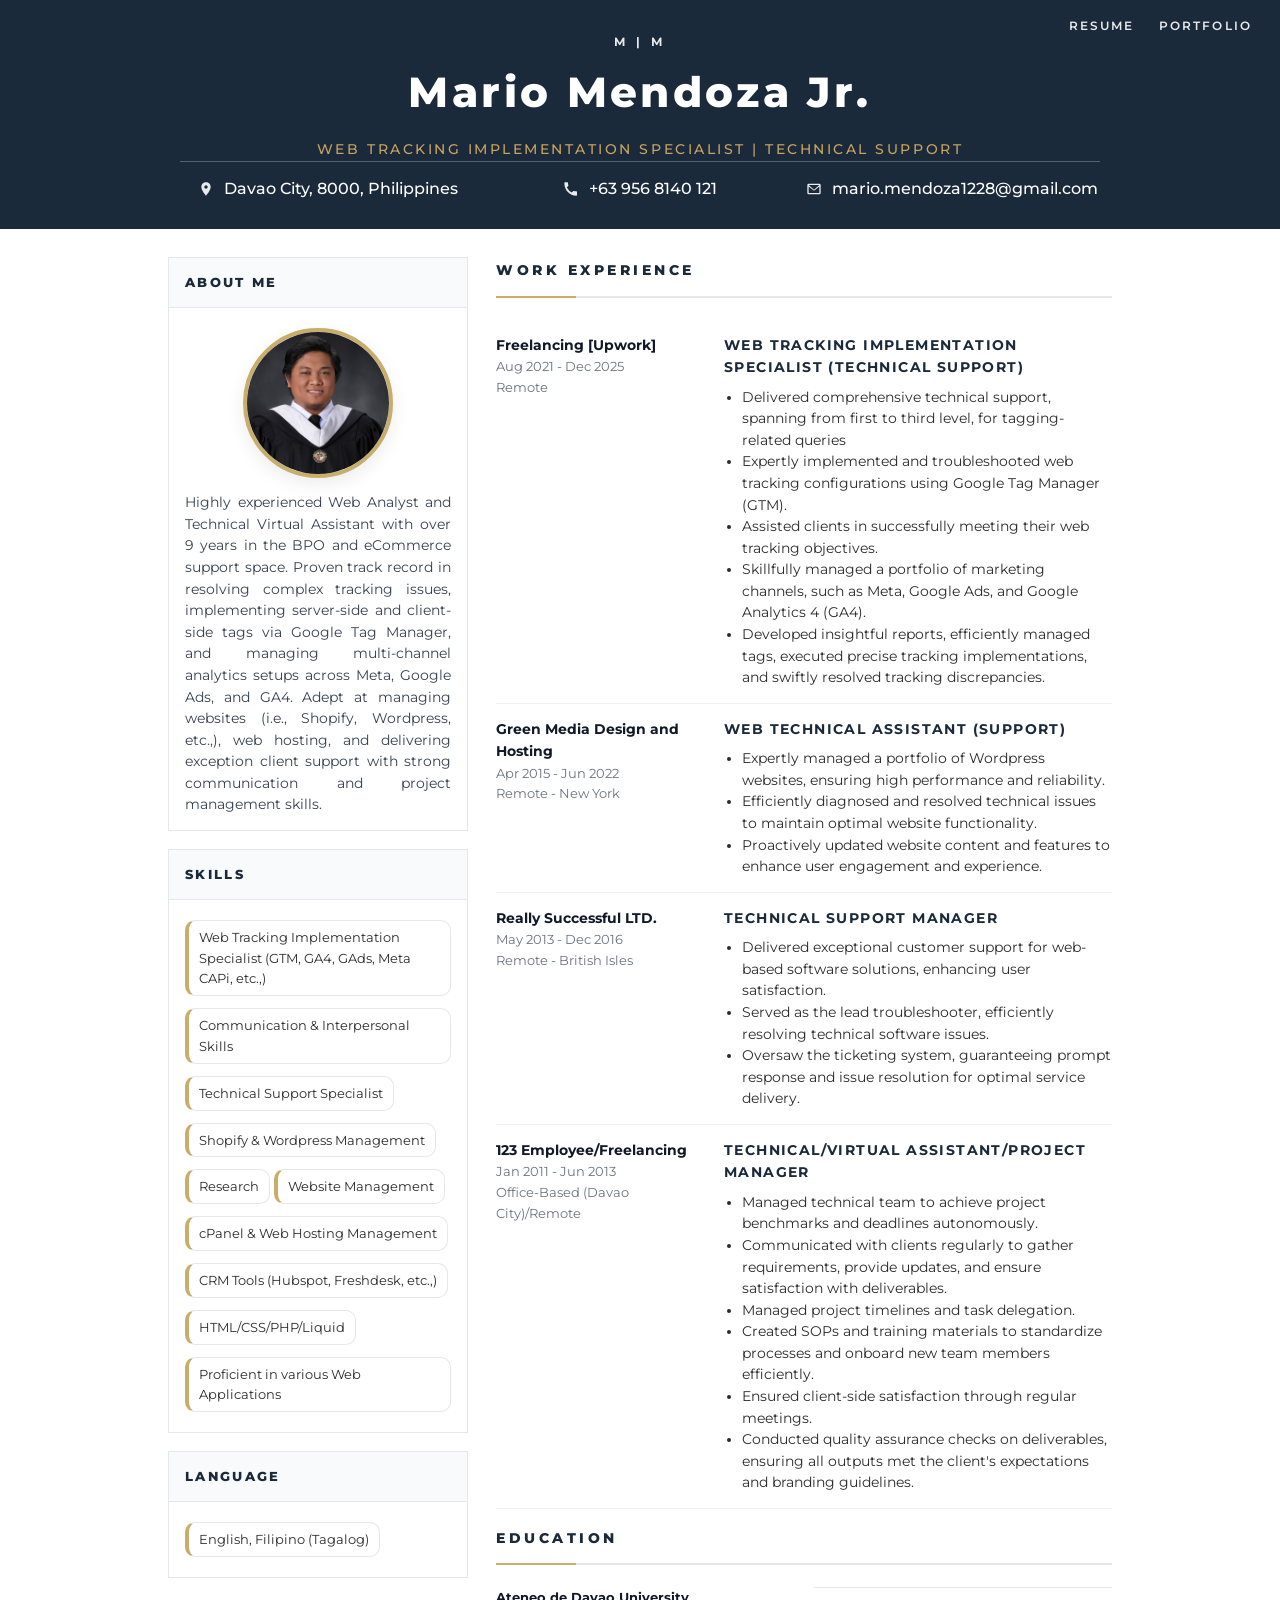
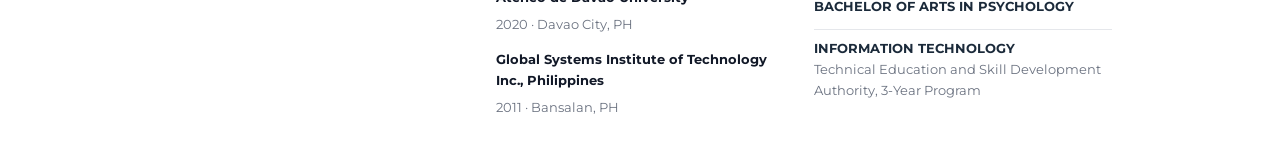
==== index.html @ 8e6cc584 "Update index.html" ====
<!DOCTYPE html>
<html lang="en">
<head>

  <meta charset="UTF-8" />
  <meta name="viewport" content="width=device-width, initial-scale=1" />
  <title>Mario Mendoza Jr. | Resume</title>
  <link rel="preconnect" href="https://fonts.googleapis.com">
  <link rel="preconnect" href="https://fonts.gstatic.com" crossorigin>
  <link rel="icon" href="/favicon.ico">

  <link href="https://fonts.googleapis.com/css2?family=Montserrat:wght@300;400;600;700;800&family=Libre+Baskerville:wght@700&display=swap" rel="stylesheet">
  <!-- Google Tag Manager -->
<script>(function(w,d,s,l,i){w[l]=w[l]||[];w[l].push({'gtm.start':
new Date().getTime(),event:'gtm.js'});var f=d.getElementsByTagName(s)[0],
j=d.createElement(s),dl=l!='dataLayer'?'&l='+l:'';j.async=true;j.src=
'https://www.googletagmanager.com/gtm.js?id='+i+dl;f.parentNode.insertBefore(j,f);
})(window,document,'script','dataLayer','GTM-MB3FGMBR');</script>
<!-- End Google Tag Manager -->
  <style>
    :root {
      --navy: #1b2a3a;
      --ink: #2b2b2b;
      --muted: #6b7280;
      --gold: #c9ad6a;
      --bg: #ffffff;
    }

    * { box-sizing: border-box; }
    html, body { margin: 0; padding: 0; background: var(--bg); color: var(--ink); }
    body { font-family: 'Montserrat', system-ui, -apple-system, Segoe UI, Roboto, Arial, sans-serif; line-height: 1.6; }

    /* ---------- Header ---------- */
    .header {
      background: var(--navy);
      color: #fff;
      padding: 32px 28px 28px;
      text-align: center;
      position: relative;
    }
    .header .initials { letter-spacing: 0.35em; font-weight: 700; font-size: 12px; opacity: 0.9; margin-bottom: 8px; }
    .header h1 { margin: 0; font-weight: 800; font-size: 42px; letter-spacing: 0.08em; }
    .header h2 { margin: 6px 0 18px; font-weight: 600; font-size: 12.5px; letter-spacing: 0.25em; text-transform: uppercase; opacity: .95; }

    .header .meta {
      display: grid;
      grid-template-columns: repeat(3, minmax(0,1fr));
      gap: 16px;
      max-width: 920px;
      margin: 0 auto;
      border-top: 1px solid rgba(255,255,255,.25);
      padding-top: 14px;
    }
    .meta .item { display: flex; align-items: center; gap: 10px; justify-content: center; font-weight: 500; }
    .meta svg { width: 16px; height: 16px; opacity: 0.9; }

    /* ---------- Page Layout ---------- */
    .page { max-width: 1000px; margin: 0 auto; background: #fff; }
    .content { display: grid; grid-template-columns: 300px 1fr; gap: 28px; padding: 28px; }

    /* ---------- Sidebar ---------- */
    .card { border: 1px solid #e5e7eb; }
    .card + .card { margin-top: 18px; }
    .card h3 { margin: 0; background: #f8fafc; padding: 14px 16px; font-size: 13px; font-weight: 800; letter-spacing: .18em; color: var(--navy); text-transform: uppercase; border-bottom: 1px solid #e5e7eb; }
    .card .inner { padding: 14px 16px; }

    .about p {
  margin: 0;
  font-size: 13.5px;
  color: #374151;
  text-align: justify;
  text-justify: inter-word;
}

    /* avatar */
    .avatar { display:flex; justify-content:center; margin: 6px 0 14px; }
    .avatar .circle {
      width: 150px; height: 150px;
      border-radius: 50%;
      overflow: hidden;
      border: 4px solid var(--gold);
      box-shadow: 0 6px 18px rgba(0,0,0,.08);
      background: #fff;
    }
    .avatar img {
      width: 100%; height: 100%;
      object-fit: cover; display:block;
    }

    .skill { display: grid; grid-template-columns: 1fr 64px; align-items: center; gap: 10px; margin: 8px 0; font-size: 13px; color: #111827; }
    .bar { height: 6px; background: #e5e7eb; position: relative; border-radius: 999px; overflow: hidden; }
    .bar span { position: absolute; inset: 0; width: var(--w, 80%); background: linear-gradient(90deg, var(--gold), #e7d4a2); }

    .pill { display:inline-flex; align-items:center; gap:8px; padding:6px 10px; border:1px solid #e5e7eb; border-left:4px solid var(--gold); border-radius:10px; margin:6px 0; font-size:13px; }

    /* ---------- Main Column ---------- */
    .section-title { font-weight: 800; letter-spacing: .25em; text-transform: uppercase; color: var(--navy); font-size: 14px; margin: 2px 0 14px; position: relative; }
    .divider { height: 2px; background: #e5e7eb; margin: 10px 0 22px; position: relative; }
    .divider:after { content: ""; position: absolute; width: 80px; height: 2px; background: var(--gold); left: 0; top: 0; }

    .job { display: grid; grid-template-columns: 210px 1fr; gap: 18px; padding: 14px 0; border-bottom: 1px solid #f0f0f0; }
    .job:last-child { border-bottom: none; }
    .job .where { color: var(--muted); font-size: 13px; }
    .job .where b { display:block; color:#111827; font-size: 14px; }
    .job h4 { margin: 0; font-size: 14px; letter-spacing: .1em; text-transform: uppercase; color: var(--navy); }
    .job ul { margin: 8px 0 0 18px; padding: 0; font-size: 13.5px; }

    /* ---------- Education ---------- */
    .edu { display: grid; grid-template-columns: 1fr 1fr; gap: 20px; }
    .edu .col h5 { margin: 0 0 6px; font-size: 13px; color: #111827; font-weight: 700; }
    .edu .col p { margin: 0 0 14px; font-size: 13px; color: var(--muted); }
    .edu .col .degree { font-weight: 700; text-transform: uppercase; color: var(--navy); font-size: 13px; border-top: 1px solid #e5e7eb; padding-top: 8px; }

    /* ---------- Footer / Print ---------- */
    @media (max-width: 900px) {
      .content { grid-template-columns: 1fr; }
      .job { grid-template-columns: 1fr; }
      .header .meta { grid-template-columns: 1fr; }
    }

    @page { size: A4; margin: 18mm; }
    @media print {
      body { -webkit-print-color-adjust: exact; print-color-adjust: exact; }
      .page { max-width: none; }
      a { color: inherit; text-decoration: none; }
    }
	
	.web-tracking-line {
  font-family: 'Montserrat', 'Helvetica Neue', Arial, sans-serif;
  font-size: 14px;
  font-weight: 500;
  letter-spacing: 0.18em;
  text-transform: uppercase;
  color: #c9a35f; /* gold accent */
  margin-top: 12px;
  text-align: center;
}
/* ---------- Top Navigation ---------- */
.top-nav {
  position: absolute;
  top: 16px;
  right: 28px;
  display: flex;
  gap: 24px;
}

.nav-link {
  font-size: 12px;
  font-weight: 600;
  letter-spacing: 0.18em;
  text-transform: uppercase;
  color: #ffffff;
  text-decoration: none;
  opacity: 0.9;
  position: relative;
}

.nav-link::after {
  content: "";
  position: absolute;
  left: 0;
  bottom: -6px;
  width: 0;
  height: 2px;
  background: var(--gold);
  transition: width 0.25s ease;
}

.nav-link:hover {
  opacity: 1;
}

.nav-link:hover::after {
  width: 100%;
}

/* Mobile */
@media (max-width: 700px) {
  .top-nav {
    position: static;
    justify-content: center;
    margin-bottom: 12px;
  }
}


  </style>
</head>
<body>
<!-- Google Tag Manager (noscript) -->
<noscript><iframe src="https://www.googletagmanager.com/ns.html?id=GTM-MB3FGMBR"
height="0" width="0" style="display:none;visibility:hidden"></iframe></noscript>
<!-- End Google Tag Manager (noscript) -->
  <header class="header">
  <nav class="top-nav">
  <a href="index.html" class="nav-link">Resume</a>
  <a href="portfolio.html" class="nav-link">Portfolio</a>
</nav>
    <div class="initials">M | M</div>
    <h1>Mario Mendoza Jr.</h1>
	<div class="web-tracking-line">
	Web Tracking Implementation Specialist  | Technical Support
	</div>
    <div class="meta">
      <div class="item">
        <svg xmlns="http://www.w3.org/2000/svg" viewBox="0 0 24 24" fill="currentColor"><path d="M12 2C8.13 2 5 5.13 5 9c0 5.25 7 13 7 13s7-7.75 7-13c0-3.87-3.13-7-7-7zm0 9.5c-1.38 0-2.5-1.12-2.5-2.5S10.62 6.5 12 6.5s2.5 1.12 2.5 2.5S13.38 11.5 12 11.5z"/></svg>
        <span>Davao City, 8000, Philippines</span>
      </div>
      <div class="item">
        <svg xmlns="http://www.w3.org/2000/svg" viewBox="0 0 24 24" fill="currentColor"><path d="M6.62 10.79a15.05 15.05 0 006.59 6.59l2.2-2.2a1 1 0 011.01-.24c1.1.37 2.29.57 3.58.57a1 1 0 011 1V21a1 1 0 01-1 1C10.07 22 2 13.93 2 3a1 1 0 011-1h3.5a1 1 0 011 1c0 1.29.2 2.48.57 3.58a1 1 0 01-.24 1.01l-2.2 2.2z"/></svg>
        <span>+63 956 8140 121</span>
      </div>
      <div class="item">
        <svg xmlns="http://www.w3.org/2000/svg" viewBox="0 0 24 24" fill="currentColor"><path d="M20 4H4a2 2 0 00-2 2v12a2 2 0 002 2h16a2 2 0 002-2V6a2 2 0 00-2-2zm0 2v.01L12 13 4 6.01V6h16zM4 18V8.24l7.4 5.93a1 1 0 001.2 0L20 8.24V18H4z"/></svg>
        <span>mario.mendoza1228@gmail.com</span>
      </div>
    </div>
  </header>

  <main class="page">
    <div class="content">
      <!-- Sidebar -->
      <aside>
        <section class="card about">
          <h3>About Me</h3>
          <div class="inner">
            <!-- NEW: circular image -->
            <div class="avatar">
              <div class="circle">
                <img src="images/profile.jpg" alt="Profile photo of Mario Mendoza">
              </div>
            </div>

            <p>
              Highly experienced Web Analyst and Technical Virtual Assistant with over 9 years in the BPO and eCommerce support space. Proven track record in resolving complex tracking issues, implementing server-side and client-side tags via Google Tag Manager, and managing multi-channel analytics setups across Meta, Google Ads, and GA4. Adept at managing websites (i.e., Shopify, Wordpress, etc.,), web hosting, and delivering exception client support with strong communication and project management skills.
            </p>
          </div>
        </section>

        <section class="card">
          <h3>Skills</h3>
          <div class="inner">
            <div class="pill">Web Tracking Implementation Specialist (GTM, GA4, GAds, Meta CAPi, etc.,)</div>
            <div class="pill">Communication & Interpersonal Skills</div>
            <div class="pill">Technical Support Specialist</div>
            <div class="pill">Shopify & Wordpress Management</div>
            <div class="pill">Research</div>
            <div class="pill">Website Management</div>
            <div class="pill">cPanel & Web Hosting Management</div>
            <div class="pill">CRM Tools (Hubspot, Freshdesk, etc.,)</div>
			<div class="pill">HTML/CSS/PHP/Liquid</div>
			<div class="pill">Proficient in various Web Applications</div>
          </div>
        </section>

        <section class="card">
          <h3>Language</h3>
          <div class="inner">
            <div class="pill">English, Filipino (Tagalog)</div>
          </div>
        </section>
      </aside>

      <!-- Main column -->
      <section>
        <h3 class="section-title">Work Experience</h3>
        <div class="divider"></div>

        <article class="job">
          <div class="where">
            <b>Freelancing [Upwork]</b>
            Aug 2021 - Dec 2025<br>Remote
          </div>
          <div>
            <h4>Web Tracking Implementation Specialist (Technical Support)</h4>
            <ul>
              <li>Delivered comprehensive technical support, spanning from first to third level, for tagging-related queries</li>
              <li>Expertly implemented and troubleshooted web tracking configurations using Google Tag Manager (GTM).</li>
              <li>Assisted clients in successfully meeting their web tracking objectives.</li>
              <li>Skillfully managed a portfolio of marketing channels, such as Meta, Google Ads, and Google Analytics 4 (GA4).</li>
			  <li>Developed insightful reports, efficiently managed tags, executed precise tracking implementations, and swiftly resolved tracking discrepancies.</li>
            </ul>
          </div>
        </article>

        <article class="job">
          <div class="where">
            <b>Green Media Design and Hosting</b>
            Apr 2015 - Jun 2022<br> Remote - New York
          </div>
          <div>
            <h4>Web Technical Assistant (Support)</h4>
            <ul>
              <li>Expertly managed a portfolio of Wordpress websites, ensuring high performance and reliability.</li>
              <li>Efficiently diagnosed and resolved technical issues to maintain optimal website functionality.</li>
			  <li>Proactively updated website content and features to enhance user engagement and experience.</li>
            </ul>
          </div>
        </article>

        <article class="job">
          <div class="where">
            <b>Really Successful LTD.</b>
            May 2013 - Dec 2016<br> Remote - British Isles
          </div>
          <div>
            <h4>Technical Support Manager</h4>
            <ul>
              <li>Delivered exceptional customer support for web-based software solutions, enhancing user satisfaction.</li>
			  <li>Served as the lead troubleshooter, efficiently resolving technical software issues.</li>
			  <li>Oversaw the ticketing system, guaranteeing prompt response and issue resolution for optimal service delivery.</li>

            </ul>
          </div>
        </article>
		
		<article class="job">
          <div class="where">
            <b>123 Employee/Freelancing</b>
            Jan 2011 - Jun 2013<br>Office-Based (Davao City)/Remote
          </div>
          <div>
            <h4>Technical/Virtual Assistant/Project Manager</h4>
            <ul>
              <li>Managed technical team to achieve project benchmarks and deadlines autonomously.</li>
              <li>Communicated with clients regularly to gather requirements, provide updates, and ensure satisfaction with deliverables.</li>
              <li>Managed project timelines and task delegation.</li>
              <li>Created SOPs and training materials to standardize processes and onboard new team members efficiently.</li>
              <li>Ensured client-side satisfaction through regular meetings.</li>
			  <li>Conducted quality assurance checks on deliverables, ensuring all outputs met the client's expectations and branding guidelines.</li>
            </ul>
          </div>
        </article>

        <h3 class="section-title" style="margin-top:18px">Education</h3>
        <div class="divider"></div>

        <div class="edu">
          <div class="col">
            <h5>Ateneo de Davao University</h5>
            <p>2020 · Davao City, PH</p>
            <h5>Global Systems Institute of Technology Inc., Philippines</h5>
            <p>2011 · Bansalan, PH</p>
          </div>
          <div class="col">
            <div class="degree">Bachelor of Arts in Psychology</div>
            <div class="degree" style="margin-top:12px">Information Technology</div>
			<p>Technical Education and Skill Development Authority, 3-Year Program</p>
          </div>
        </div>
      </section>
    </div>
  </main>
</body>
</html>
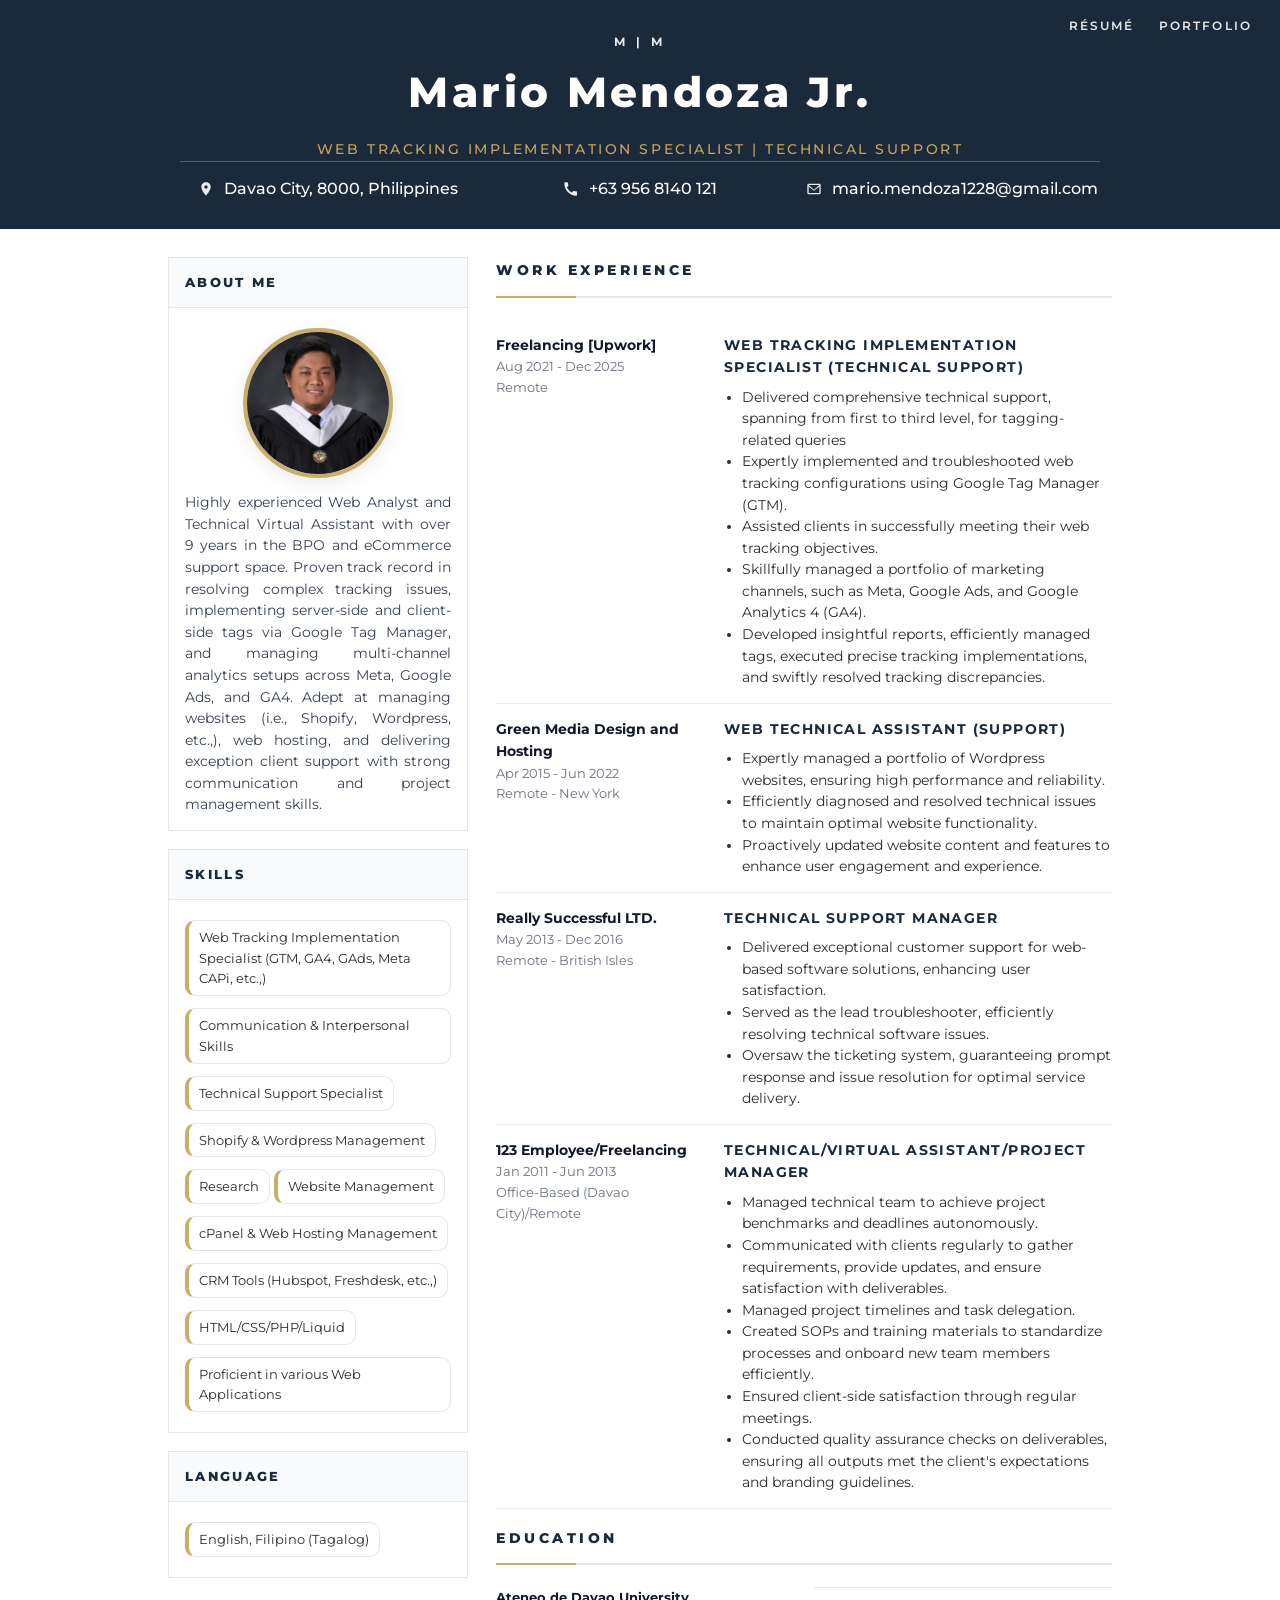
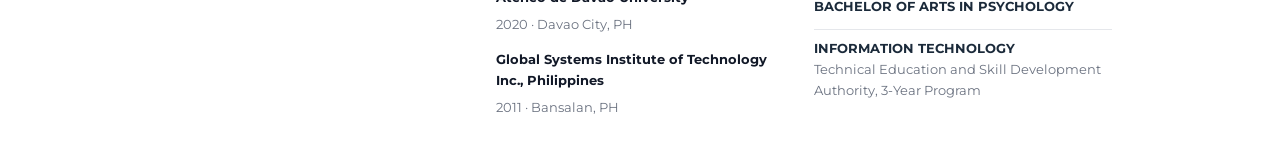
==== commit 311af3b4: "Update index.html" ====
--- a/index.html
+++ b/index.html
@@ -193,7 +193,7 @@
 <!-- End Google Tag Manager (noscript) -->
   <header class="header">
   <nav class="top-nav">
-  <a href="index.html" class="nav-link">Resume</a>
+  <a href="index.html" class="nav-link">Résumé</a>
   <a href="portfolio.html" class="nav-link">Portfolio</a>
 </nav>
     <div class="initials">M | M</div>
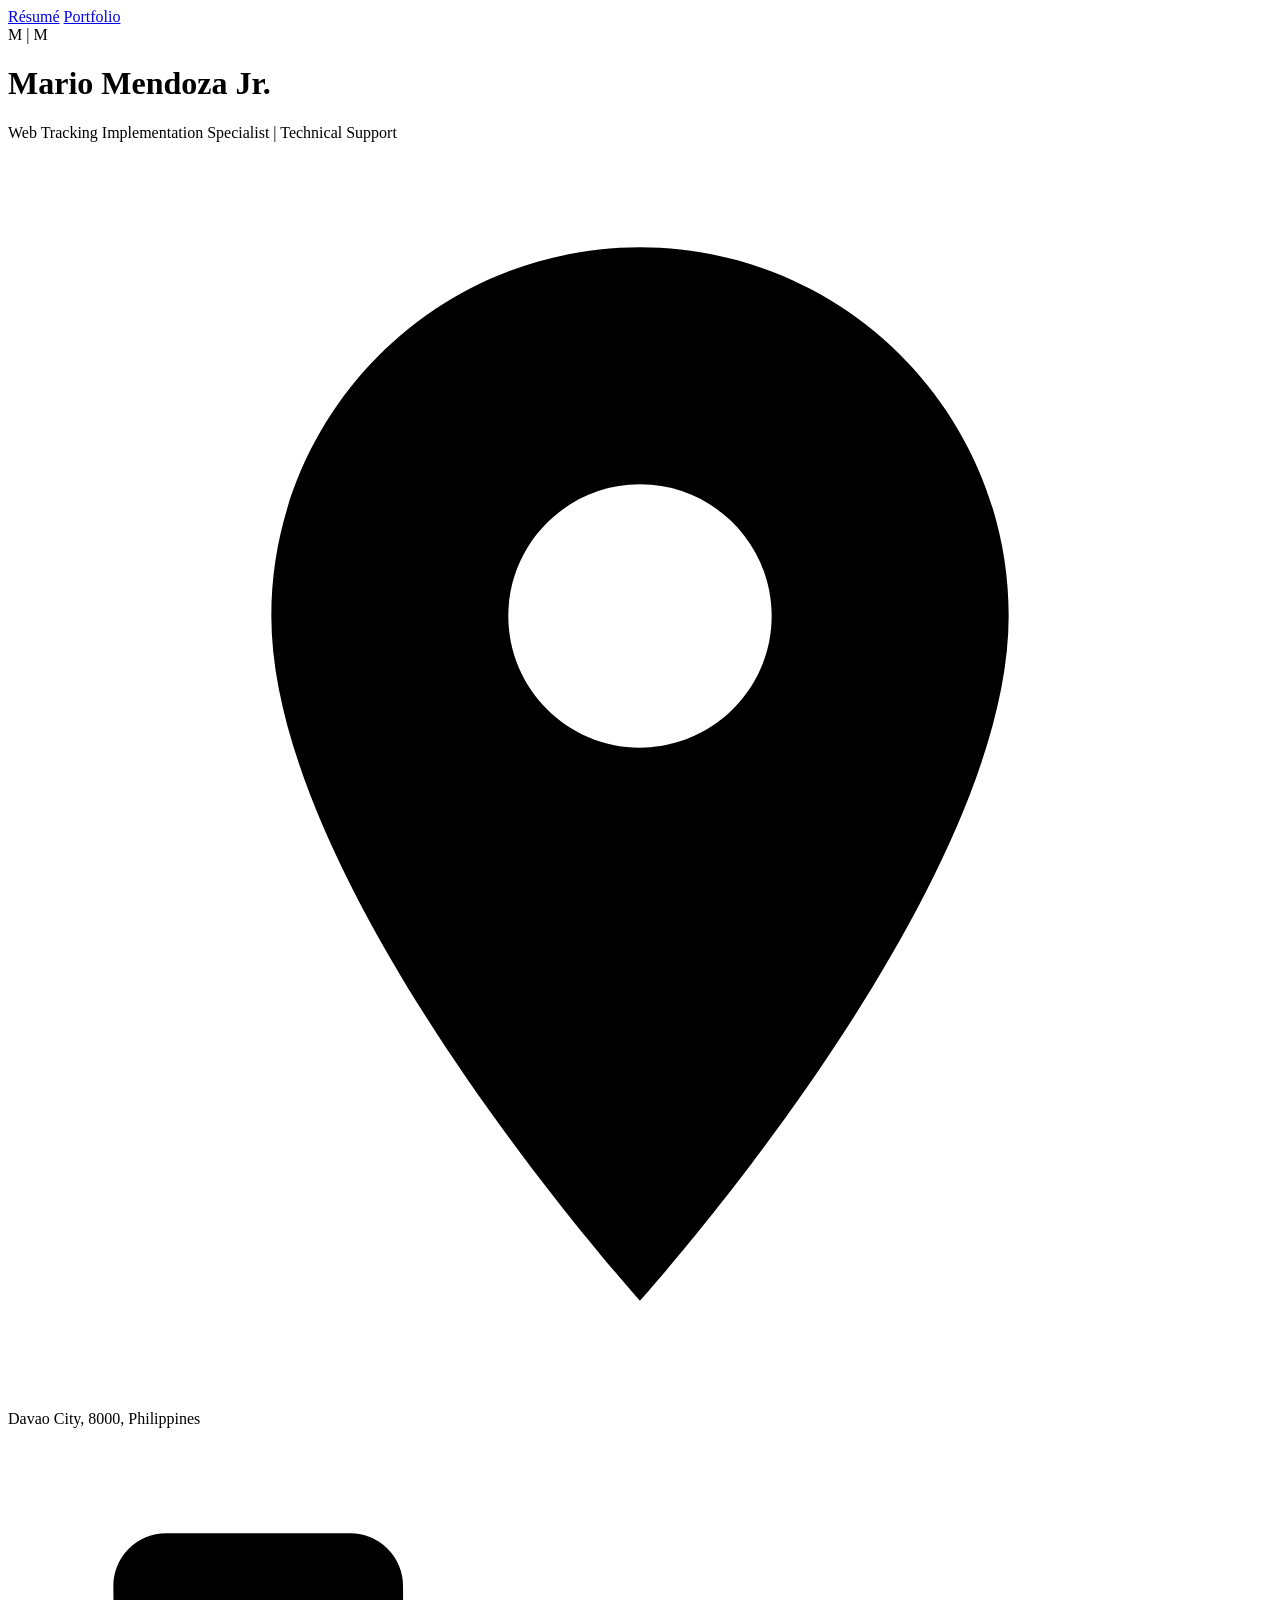
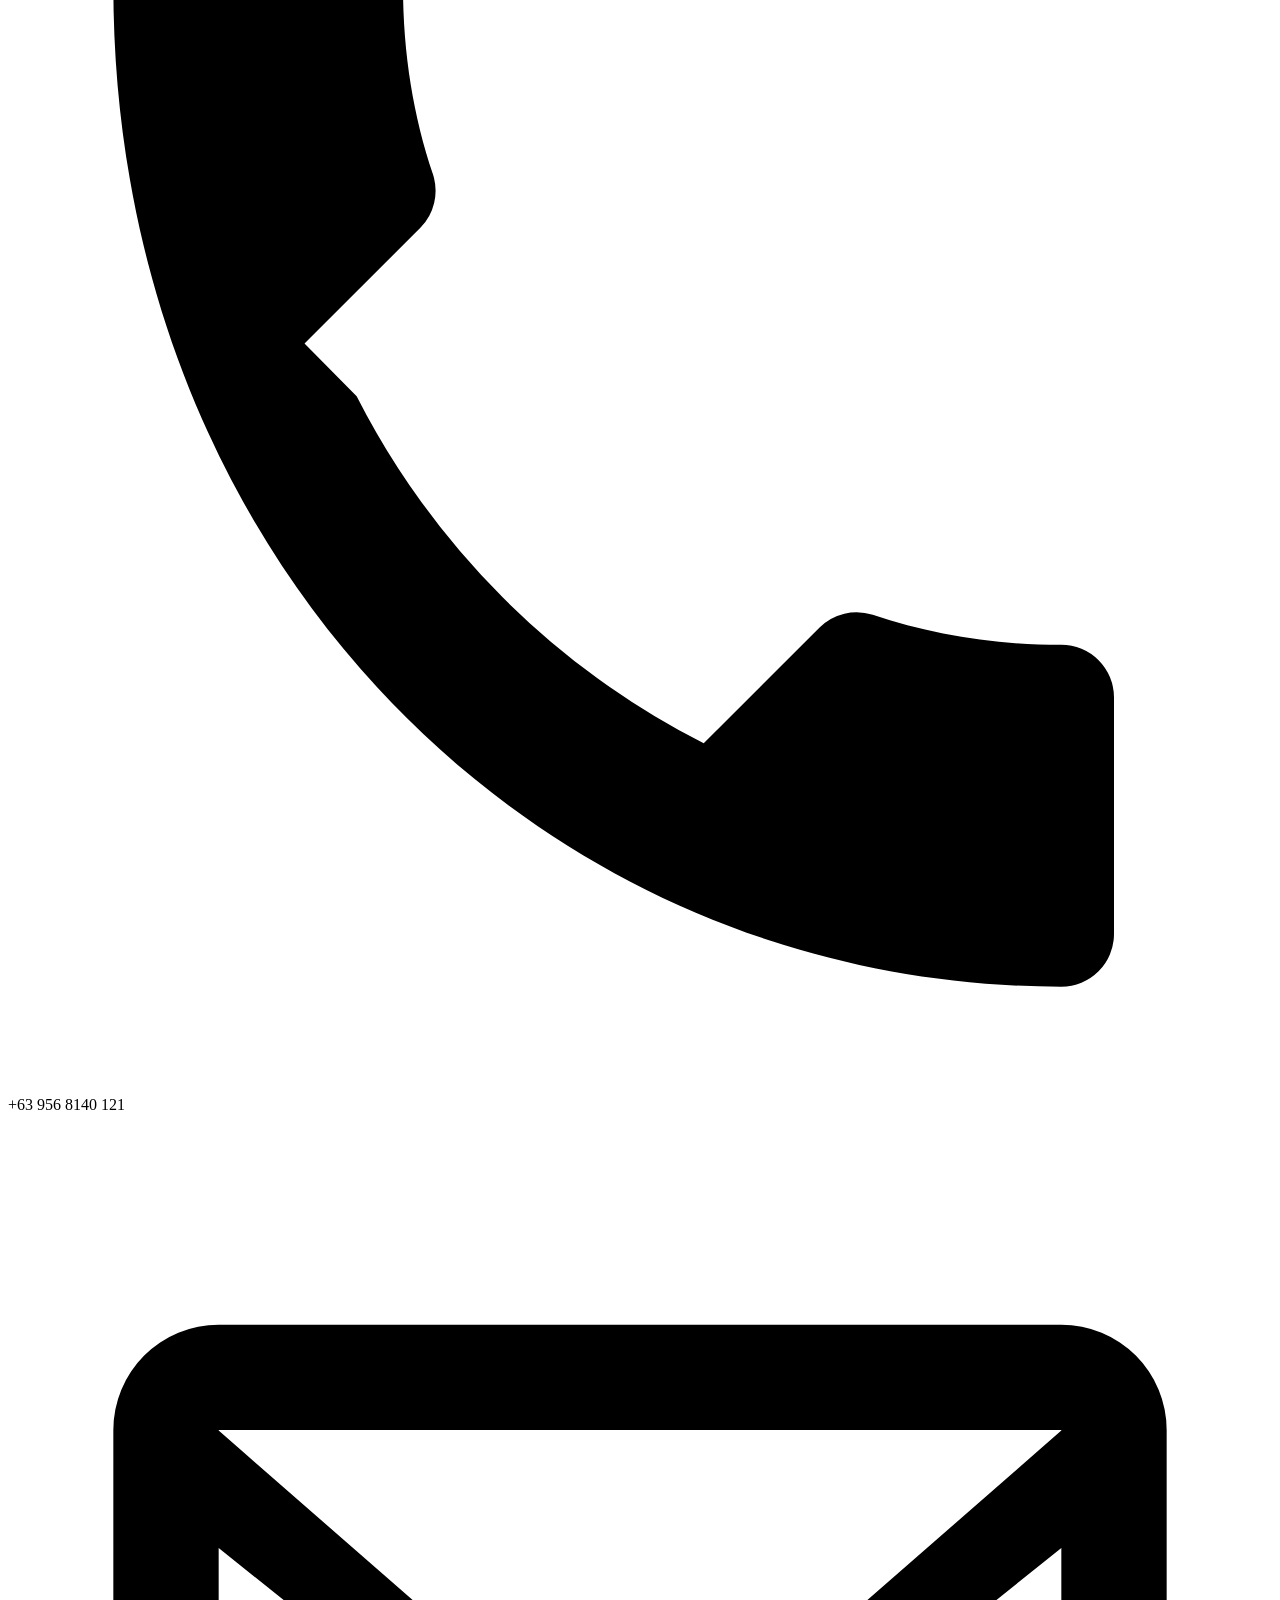
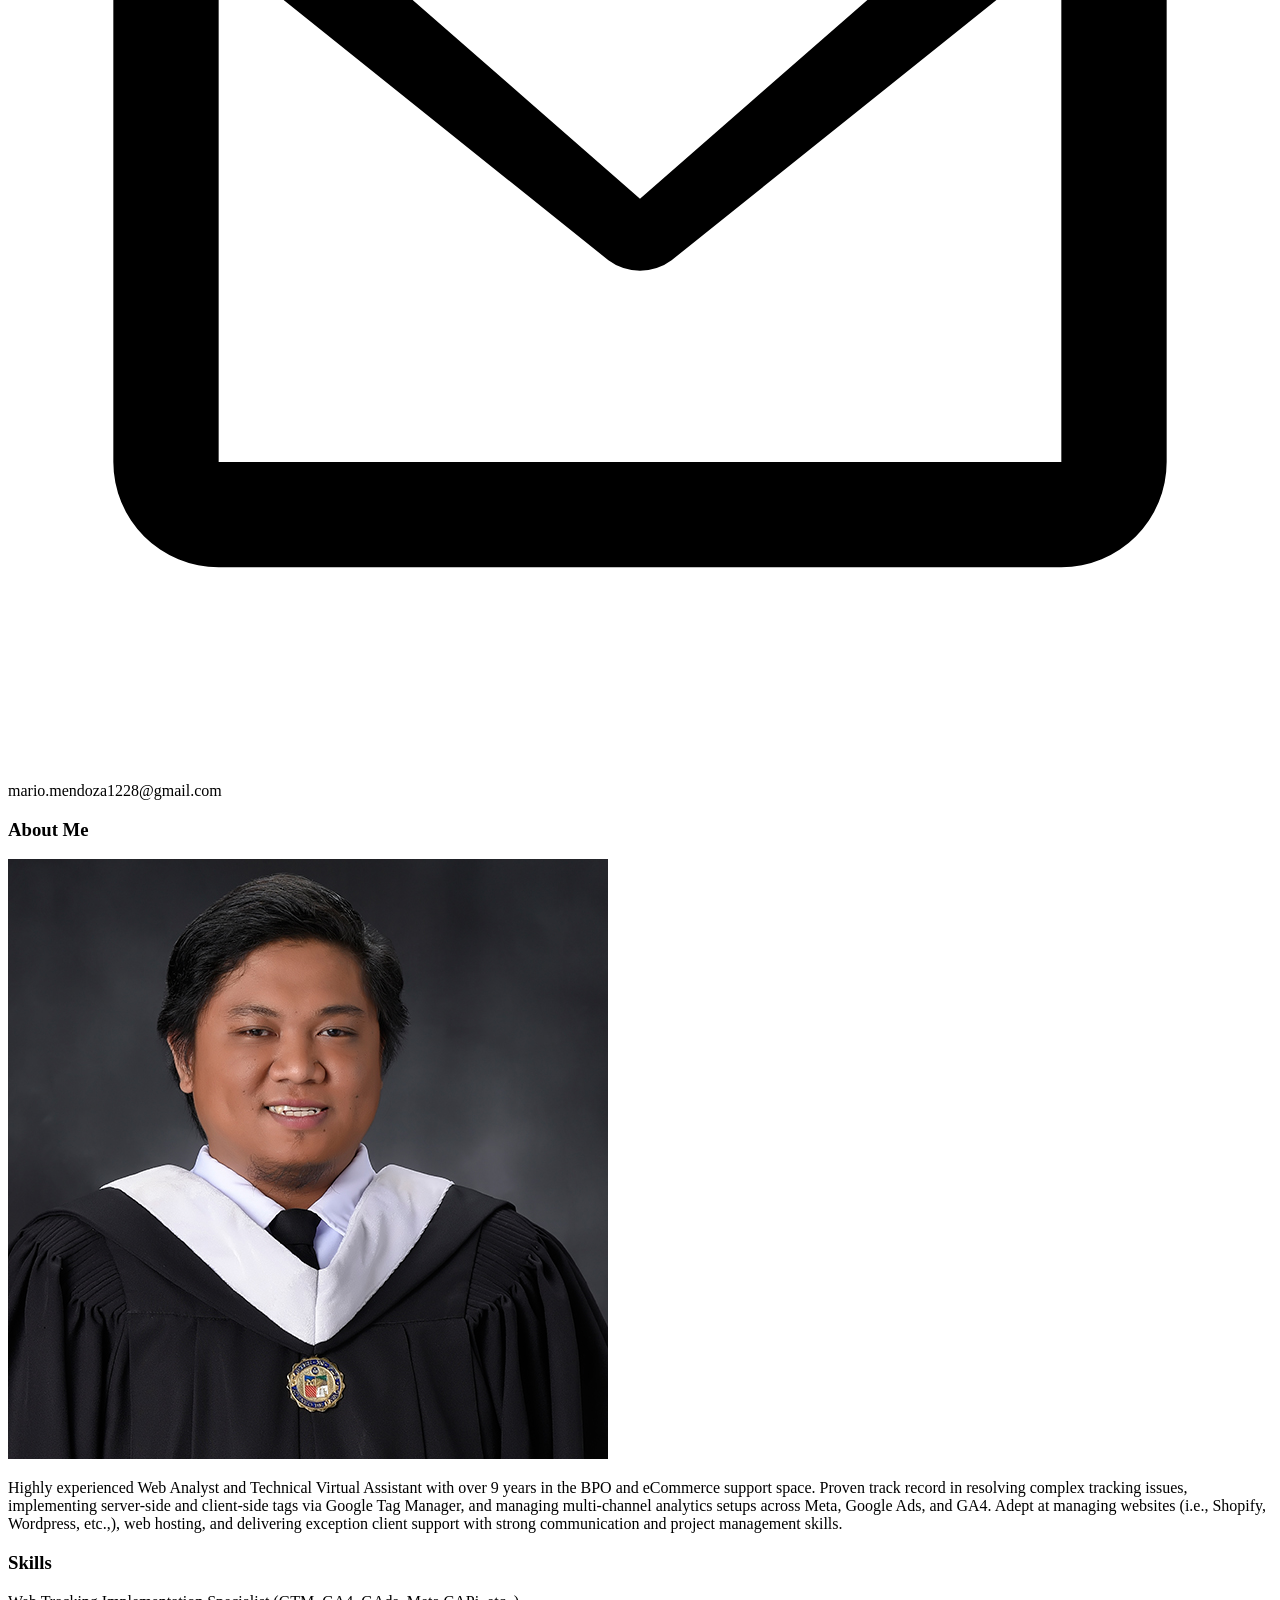
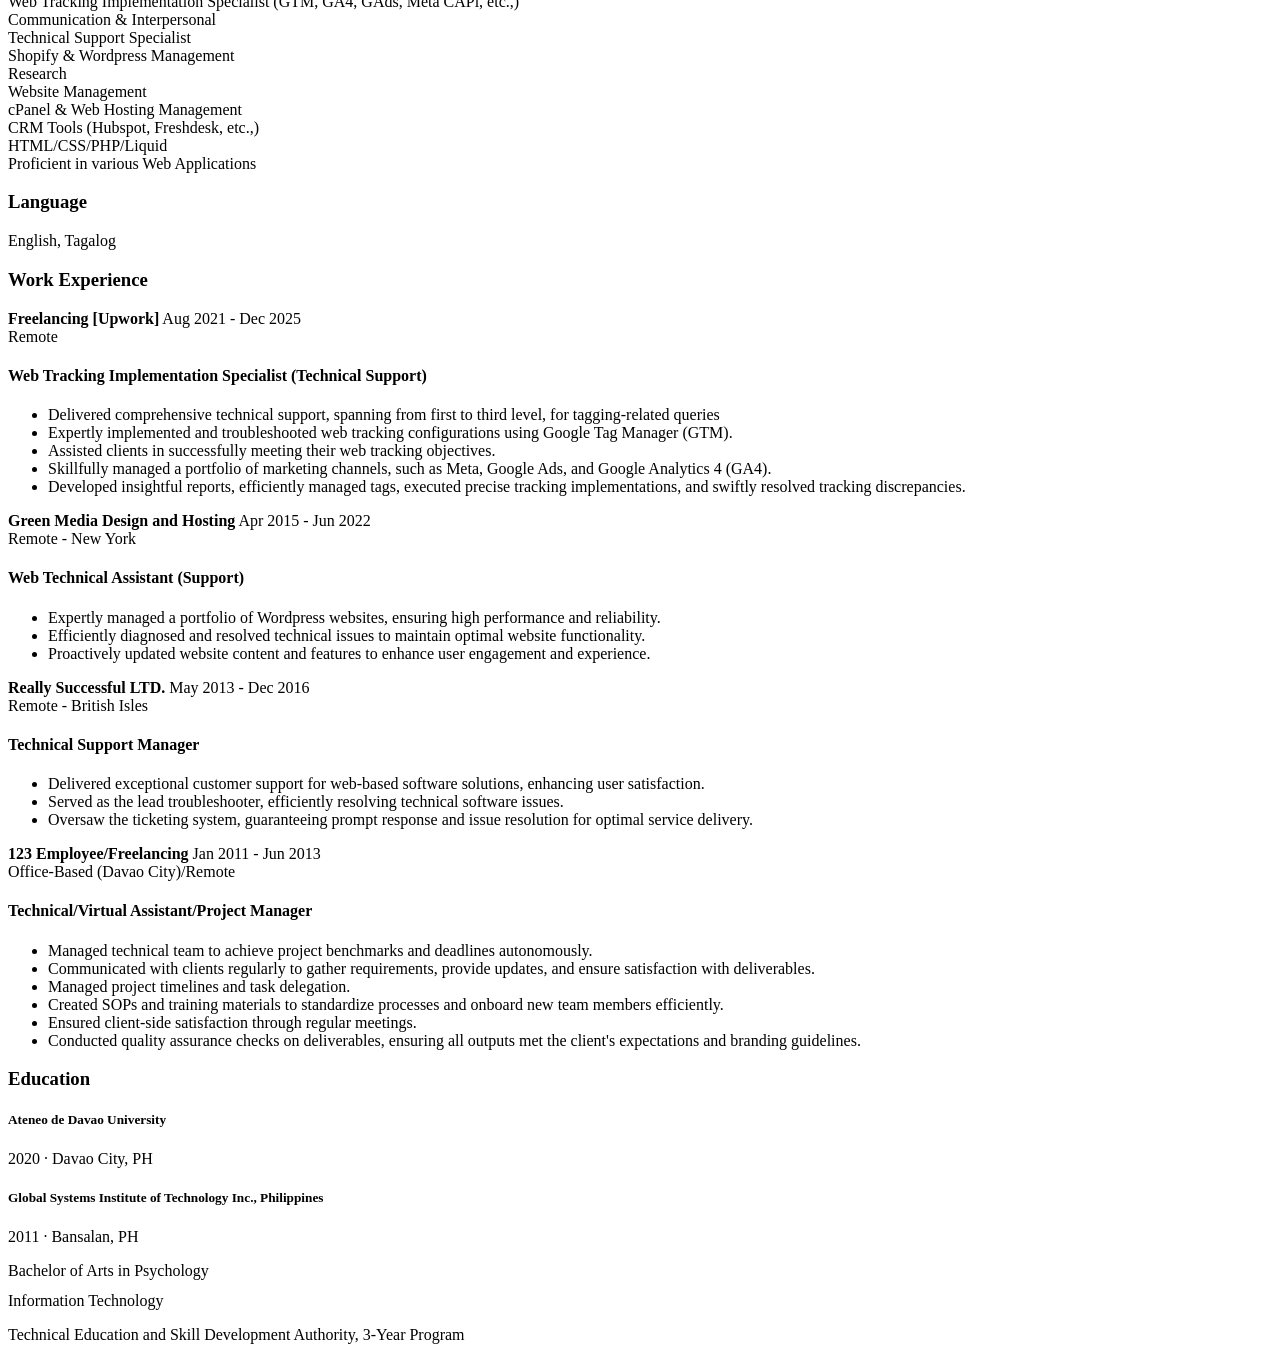
==== commit 49e13e2a: "Add files via upload" ====
--- a/index.html
+++ b/index.html
@@ -17,174 +17,8 @@
 'https://www.googletagmanager.com/gtm.js?id='+i+dl;f.parentNode.insertBefore(j,f);
 })(window,document,'script','dataLayer','GTM-MB3FGMBR');</script>
 <!-- End Google Tag Manager -->
-  <style>
-    :root {
-      --navy: #1b2a3a;
-      --ink: #2b2b2b;
-      --muted: #6b7280;
-      --gold: #c9ad6a;
-      --bg: #ffffff;
-    }
-
-    * { box-sizing: border-box; }
-    html, body { margin: 0; padding: 0; background: var(--bg); color: var(--ink); }
-    body { font-family: 'Montserrat', system-ui, -apple-system, Segoe UI, Roboto, Arial, sans-serif; line-height: 1.6; }
-
-    /* ---------- Header ---------- */
-    .header {
-      background: var(--navy);
-      color: #fff;
-      padding: 32px 28px 28px;
-      text-align: center;
-      position: relative;
-    }
-    .header .initials { letter-spacing: 0.35em; font-weight: 700; font-size: 12px; opacity: 0.9; margin-bottom: 8px; }
-    .header h1 { margin: 0; font-weight: 800; font-size: 42px; letter-spacing: 0.08em; }
-    .header h2 { margin: 6px 0 18px; font-weight: 600; font-size: 12.5px; letter-spacing: 0.25em; text-transform: uppercase; opacity: .95; }
-
-    .header .meta {
-      display: grid;
-      grid-template-columns: repeat(3, minmax(0,1fr));
-      gap: 16px;
-      max-width: 920px;
-      margin: 0 auto;
-      border-top: 1px solid rgba(255,255,255,.25);
-      padding-top: 14px;
-    }
-    .meta .item { display: flex; align-items: center; gap: 10px; justify-content: center; font-weight: 500; }
-    .meta svg { width: 16px; height: 16px; opacity: 0.9; }
-
-    /* ---------- Page Layout ---------- */
-    .page { max-width: 1000px; margin: 0 auto; background: #fff; }
-    .content { display: grid; grid-template-columns: 300px 1fr; gap: 28px; padding: 28px; }
-
-    /* ---------- Sidebar ---------- */
-    .card { border: 1px solid #e5e7eb; }
-    .card + .card { margin-top: 18px; }
-    .card h3 { margin: 0; background: #f8fafc; padding: 14px 16px; font-size: 13px; font-weight: 800; letter-spacing: .18em; color: var(--navy); text-transform: uppercase; border-bottom: 1px solid #e5e7eb; }
-    .card .inner { padding: 14px 16px; }
-
-    .about p {
-  margin: 0;
-  font-size: 13.5px;
-  color: #374151;
-  text-align: justify;
-  text-justify: inter-word;
-}
-
-    /* avatar */
-    .avatar { display:flex; justify-content:center; margin: 6px 0 14px; }
-    .avatar .circle {
-      width: 150px; height: 150px;
-      border-radius: 50%;
-      overflow: hidden;
-      border: 4px solid var(--gold);
-      box-shadow: 0 6px 18px rgba(0,0,0,.08);
-      background: #fff;
-    }
-    .avatar img {
-      width: 100%; height: 100%;
-      object-fit: cover; display:block;
-    }
-
-    .skill { display: grid; grid-template-columns: 1fr 64px; align-items: center; gap: 10px; margin: 8px 0; font-size: 13px; color: #111827; }
-    .bar { height: 6px; background: #e5e7eb; position: relative; border-radius: 999px; overflow: hidden; }
-    .bar span { position: absolute; inset: 0; width: var(--w, 80%); background: linear-gradient(90deg, var(--gold), #e7d4a2); }
-
-    .pill { display:inline-flex; align-items:center; gap:8px; padding:6px 10px; border:1px solid #e5e7eb; border-left:4px solid var(--gold); border-radius:10px; margin:6px 0; font-size:13px; }
-
-    /* ---------- Main Column ---------- */
-    .section-title { font-weight: 800; letter-spacing: .25em; text-transform: uppercase; color: var(--navy); font-size: 14px; margin: 2px 0 14px; position: relative; }
-    .divider { height: 2px; background: #e5e7eb; margin: 10px 0 22px; position: relative; }
-    .divider:after { content: ""; position: absolute; width: 80px; height: 2px; background: var(--gold); left: 0; top: 0; }
-
-    .job { display: grid; grid-template-columns: 210px 1fr; gap: 18px; padding: 14px 0; border-bottom: 1px solid #f0f0f0; }
-    .job:last-child { border-bottom: none; }
-    .job .where { color: var(--muted); font-size: 13px; }
-    .job .where b { display:block; color:#111827; font-size: 14px; }
-    .job h4 { margin: 0; font-size: 14px; letter-spacing: .1em; text-transform: uppercase; color: var(--navy); }
-    .job ul { margin: 8px 0 0 18px; padding: 0; font-size: 13.5px; }
-
-    /* ---------- Education ---------- */
-    .edu { display: grid; grid-template-columns: 1fr 1fr; gap: 20px; }
-    .edu .col h5 { margin: 0 0 6px; font-size: 13px; color: #111827; font-weight: 700; }
-    .edu .col p { margin: 0 0 14px; font-size: 13px; color: var(--muted); }
-    .edu .col .degree { font-weight: 700; text-transform: uppercase; color: var(--navy); font-size: 13px; border-top: 1px solid #e5e7eb; padding-top: 8px; }
-
-    /* ---------- Footer / Print ---------- */
-    @media (max-width: 900px) {
-      .content { grid-template-columns: 1fr; }
-      .job { grid-template-columns: 1fr; }
-      .header .meta { grid-template-columns: 1fr; }
-    }
-
-    @page { size: A4; margin: 18mm; }
-    @media print {
-      body { -webkit-print-color-adjust: exact; print-color-adjust: exact; }
-      .page { max-width: none; }
-      a { color: inherit; text-decoration: none; }
-    }
-	
-	.web-tracking-line {
-  font-family: 'Montserrat', 'Helvetica Neue', Arial, sans-serif;
-  font-size: 14px;
-  font-weight: 500;
-  letter-spacing: 0.18em;
-  text-transform: uppercase;
-  color: #c9a35f; /* gold accent */
-  margin-top: 12px;
-  text-align: center;
-}
-/* ---------- Top Navigation ---------- */
-.top-nav {
-  position: absolute;
-  top: 16px;
-  right: 28px;
-  display: flex;
-  gap: 24px;
-}
-
-.nav-link {
-  font-size: 12px;
-  font-weight: 600;
-  letter-spacing: 0.18em;
-  text-transform: uppercase;
-  color: #ffffff;
-  text-decoration: none;
-  opacity: 0.9;
-  position: relative;
-}
-
-.nav-link::after {
-  content: "";
-  position: absolute;
-  left: 0;
-  bottom: -6px;
-  width: 0;
-  height: 2px;
-  background: var(--gold);
-  transition: width 0.25s ease;
-}
-
-.nav-link:hover {
-  opacity: 1;
-}
-
-.nav-link:hover::after {
-  width: 100%;
-}
-
-/* Mobile */
-@media (max-width: 700px) {
-  .top-nav {
-    position: static;
-    justify-content: center;
-    margin-bottom: 12px;
-  }
-}
-
-
-  </style>
+  
+  <link rel="stylesheet" href="css/main.css">
 </head>
 <body>
 <!-- Google Tag Manager (noscript) -->
@@ -241,7 +75,7 @@
           <h3>Skills</h3>
           <div class="inner">
             <div class="pill">Web Tracking Implementation Specialist (GTM, GA4, GAds, Meta CAPi, etc.,)</div>
-            <div class="pill">Communication & Interpersonal Skills</div>
+            <div class="pill">Communication & Interpersonal</div>
             <div class="pill">Technical Support Specialist</div>
             <div class="pill">Shopify & Wordpress Management</div>
             <div class="pill">Research</div>
@@ -256,7 +90,7 @@
         <section class="card">
           <h3>Language</h3>
           <div class="inner">
-            <div class="pill">English, Filipino (Tagalog)</div>
+            <div class="pill">English, Tagalog</div>
           </div>
         </section>
       </aside>
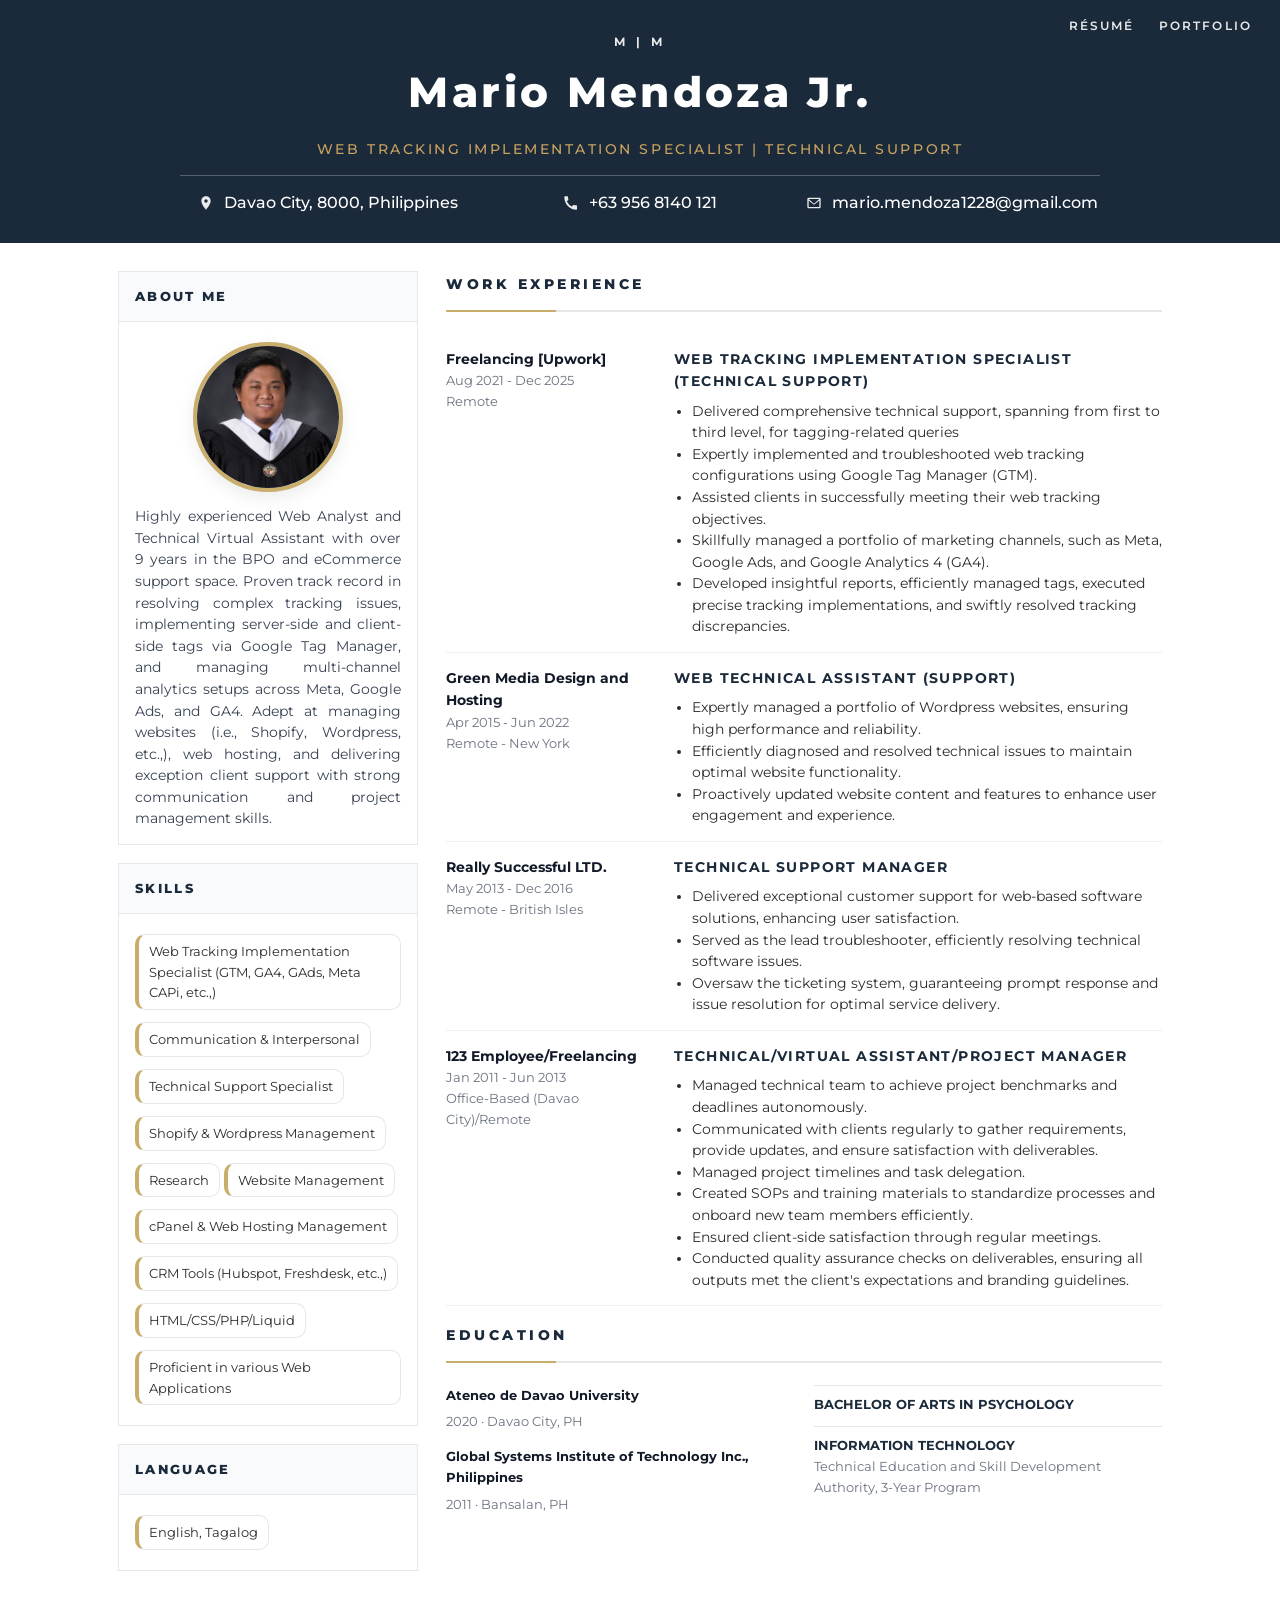
==== commit 832f8237: "Update index.html" ====
--- a/index.html
+++ b/index.html
@@ -4,7 +4,7 @@
 
   <meta charset="UTF-8" />
   <meta name="viewport" content="width=device-width, initial-scale=1" />
-  <title>Mario Mendoza Jr. | Resume</title>
+  <title>Mario Mendoza Jr. | Résumé</title>
   <link rel="preconnect" href="https://fonts.googleapis.com">
   <link rel="preconnect" href="https://fonts.gstatic.com" crossorigin>
   <link rel="icon" href="/favicon.ico">
--- a/css/main.css
+++ b/css/main.css
@@ -0,0 +1,630 @@
+/* main.css: shared styles for index.html and portfolio.html */
+
+/* ===== Extracted from index.html ===== */
+:root {
+      --navy: #1b2a3a;
+      --ink: #2b2b2b;
+      --muted: #6b7280;
+      --gold: #c9ad6a;
+      --bg: #ffffff;
+    }
+
+    * { box-sizing: border-box; }
+    html, body { margin: 0; padding: 0; background: var(--bg); color: var(--ink); }
+    body { font-family: 'Montserrat', system-ui, -apple-system, Segoe UI, Roboto, Arial, sans-serif; line-height: 1.6; }
+
+    /* ---------- Header ---------- */
+    .header {
+      background: var(--navy);
+      color: #fff;
+      padding: 32px 28px 28px;
+      text-align: center;
+      position: relative;
+    }
+    .header .initials { letter-spacing: 0.35em; font-weight: 700; font-size: 12px; opacity: 0.9; margin-bottom: 8px; }
+    .header h1 { margin: 0; font-weight: 800; font-size: 42px; letter-spacing: 0.08em; }
+    .header h2 { margin: 6px 0 18px; font-weight: 600; font-size: 12.5px; letter-spacing: 0.25em; text-transform: uppercase; opacity: .95; }
+
+    .header .meta {
+      display: grid;
+      grid-template-columns: repeat(3, minmax(0,1fr));
+      gap: 16px;
+      max-width: 920px;
+      margin: 0 auto;
+      border-top: 1px solid rgba(255,255,255,.25);
+      padding-top: 14px;
+    }
+    .meta .item { display: flex; align-items: center; gap: 10px; justify-content: center; font-weight: 500; }
+    .meta svg { width: 16px; height: 16px; opacity: 0.9; }
+
+    /* ---------- Page Layout ---------- */
+    .page { max-width: 1000px; margin: 0 auto; background: #fff; }
+    .content { display: grid; grid-template-columns: 300px 1fr; gap: 28px; padding: 28px; }
+
+    /* ---------- Sidebar ---------- */
+    .card { border: 1px solid #e5e7eb; }
+    .card + .card { margin-top: 18px; }
+    .card h3 { margin: 0; background: #f8fafc; padding: 14px 16px; font-size: 13px; font-weight: 800; letter-spacing: .18em; color: var(--navy); text-transform: uppercase; border-bottom: 1px solid #e5e7eb; }
+    .card .inner { padding: 14px 16px; }
+
+    .about p {
+  margin: 0;
+  font-size: 13.5px;
+  color: #374151;
+  text-align: justify;
+  text-justify: inter-word;
+}
+
+    /* avatar */
+    .avatar { display:flex; justify-content:center; margin: 6px 0 14px; }
+    .avatar .circle {
+      width: 150px; height: 150px;
+      border-radius: 50%;
+      overflow: hidden;
+      border: 4px solid var(--gold);
+      box-shadow: 0 6px 18px rgba(0,0,0,.08);
+      background: #fff;
+    }
+    .avatar img {
+      width: 100%; height: 100%;
+      object-fit: cover; display:block;
+    }
+
+    .skill { display: grid; grid-template-columns: 1fr 64px; align-items: center; gap: 10px; margin: 8px 0; font-size: 13px; color: #111827; }
+    .bar { height: 6px; background: #e5e7eb; position: relative; border-radius: 999px; overflow: hidden; }
+    .bar span { position: absolute; inset: 0; width: var(--w, 80%); background: linear-gradient(90deg, var(--gold), #e7d4a2); }
+
+    .pill { display:inline-flex; align-items:center; gap:8px; padding:6px 10px; border:1px solid #e5e7eb; border-left:4px solid var(--gold); border-radius:10px; margin:6px 0; font-size:13px; }
+
+    /* ---------- Main Column ---------- */
+    .section-title { font-weight: 800; letter-spacing: .25em; text-transform: uppercase; color: var(--navy); font-size: 14px; margin: 2px 0 14px; position: relative; }
+    .divider { height: 2px; background: #e5e7eb; margin: 10px 0 22px; position: relative; }
+    .divider:after { content: ""; position: absolute; width: 80px; height: 2px; background: var(--gold); left: 0; top: 0; }
+
+    .job { display: grid; grid-template-columns: 210px 1fr; gap: 18px; padding: 14px 0; border-bottom: 1px solid #f0f0f0; }
+    .job:last-child { border-bottom: none; }
+    .job .where { color: var(--muted); font-size: 13px; }
+    .job .where b { display:block; color:#111827; font-size: 14px; }
+    .job h4 { margin: 0; font-size: 14px; letter-spacing: .1em; text-transform: uppercase; color: var(--navy); }
+    .job ul { margin: 8px 0 0 18px; padding: 0; font-size: 13.5px; }
+
+    /* ---------- Education ---------- */
+    .edu { display: grid; grid-template-columns: 1fr 1fr; gap: 20px; }
+    .edu .col h5 { margin: 0 0 6px; font-size: 13px; color: #111827; font-weight: 700; }
+    .edu .col p { margin: 0 0 14px; font-size: 13px; color: var(--muted); }
+    .edu .col .degree { font-weight: 700; text-transform: uppercase; color: var(--navy); font-size: 13px; border-top: 1px solid #e5e7eb; padding-top: 8px; }
+
+    /* ---------- Footer / Print ---------- */
+    @media (max-width: 900px) {
+      .content { grid-template-columns: 1fr; }
+      .job { grid-template-columns: 1fr; }
+      .header .meta { grid-template-columns: 1fr; }
+    }
+
+    @page { size: A4; margin: 18mm; }
+    @media print {
+      body { -webkit-print-color-adjust: exact; print-color-adjust: exact; }
+      .page { max-width: none; }
+      a { color: inherit; text-decoration: none; }
+    }
+	
+	.web-tracking-line {
+  font-family: 'Montserrat', 'Helvetica Neue', Arial, sans-serif;
+  font-size: 14px;
+  font-weight: 500;
+  letter-spacing: 0.18em;
+  text-transform: uppercase;
+  color: #c9a35f; /* gold accent */
+  margin-top: 12px;
+  text-align: center;
+}
+/* ---------- Top Navigation ---------- */
+.top-nav {
+  position: absolute;
+  top: 16px;
+  right: 28px;
+  display: flex;
+  gap: 24px;
+}
+
+.nav-link {
+  font-size: 12px;
+  font-weight: 600;
+  letter-spacing: 0.18em;
+  text-transform: uppercase;
+  color: #ffffff;
+  text-decoration: none;
+  opacity: 0.9;
+  position: relative;
+}
+
+.nav-link::after {
+  content: "";
+  position: absolute;
+  left: 0;
+  bottom: -6px;
+  width: 0;
+  height: 2px;
+  background: var(--gold);
+  transition: width 0.25s ease;
+}
+
+.nav-link:hover {
+  opacity: 1;
+}
+
+.nav-link:hover::after {
+  width: 100%;
+}
+
+/* Mobile */
+@media (max-width: 700px) {
+  .top-nav {
+    position: static;
+    justify-content: center;
+    margin-bottom: 12px;
+  }
+}
+
+/* ===== Extracted from portfolio.html ===== */
+:root {
+      --navy: #1b2a3a;
+      --ink: #2b2b2b;
+      --muted: #6b7280;
+      --gold: #c9ad6a;
+      --bg: #ffffff;
+      --card: #ffffff;
+      --border: #e5e7eb;
+      --soft: #f8fafc;
+    }
+
+    * { box-sizing: border-box; }
+    html, body { margin: 0; padding: 0; background: var(--bg); color: var(--ink); }
+    body { font-family: 'Montserrat', system-ui, -apple-system, Segoe UI, Roboto, Arial, sans-serif; line-height: 1.6; }
+
+    /* ---------- Header ---------- */
+    .header {
+      background: var(--navy);
+      color: #fff;
+      padding: 32px 28px 28px;
+      text-align: center;
+      position: relative;
+    }
+    .header .initials { letter-spacing: 0.35em; font-weight: 700; font-size: 12px; opacity: 0.9; margin-bottom: 8px; }
+    .header h1 { margin: 0; font-weight: 800; font-size: 42px; letter-spacing: 0.08em; }
+    .web-tracking-line {
+      font-family: 'Montserrat', 'Helvetica Neue', Arial, sans-serif;
+      font-size: 14px;
+      font-weight: 500;
+      letter-spacing: 0.18em;
+      text-transform: uppercase;
+      color: #c9a35f;
+      margin-top: 12px;
+      text-align: center;
+    }
+
+    .header .meta {
+      display: grid;
+      grid-template-columns: repeat(3, minmax(0,1fr));
+      gap: 16px;
+      max-width: 920px;
+      margin: 14px auto 0;
+      border-top: 1px solid rgba(255,255,255,.25);
+      padding-top: 14px;
+    }
+    .meta .item { display: flex; align-items: center; gap: 10px; justify-content: center; font-weight: 500; }
+    .meta svg { width: 16px; height: 16px; opacity: 0.9; }
+
+    /* ---------- Top Navigation ---------- */
+    .top-nav {
+      position: absolute;
+      top: 16px;
+      right: 28px;
+      display: flex;
+      gap: 24px;
+    }
+    .nav-link {
+      font-size: 12px;
+      font-weight: 600;
+      letter-spacing: 0.18em;
+      text-transform: uppercase;
+      color: #ffffff;
+      text-decoration: none;
+      opacity: 0.9;
+      position: relative;
+    }
+    .nav-link::after {
+      content: "";
+      position: absolute;
+      left: 0;
+      bottom: -6px;
+      width: 0;
+      height: 2px;
+      background: var(--gold);
+      transition: width 0.25s ease;
+    }
+    .nav-link:hover { opacity: 1; }
+    .nav-link:hover::after { width: 100%; }
+    .nav-link.active { opacity: 1; }
+    .nav-link.active::after { width: 100%; }
+
+    /* ---------- Page ---------- */
+    .page { max-width: 1100px; margin: 0 auto; background: #fff; }
+    .wrap { padding: 28px; }
+
+    .page-title {
+      display: flex;
+      align-items: baseline;
+      justify-content: space-between;
+      gap: 16px;
+      margin: 6px 0 16px;
+    }
+    .page-title h2 {
+      margin: 0;
+      font-weight: 800;
+      letter-spacing: .18em;
+      text-transform: uppercase;
+      color: var(--navy);
+      font-size: 16px;
+    }
+    .page-title p {
+      margin: 0;
+      color: var(--muted);
+      font-size: 13px;
+    }
+
+    .divider {
+      height: 2px;
+      background: var(--border);
+      margin: 10px 0 22px;
+      position: relative;
+    }
+    .divider:after {
+      content: "";
+      position: absolute;
+      width: 110px;
+      height: 2px;
+      background: var(--gold);
+      left: 0;
+      top: 0;
+    }
+
+    /* ---------- Filters ---------- */
+    .filters {
+      display: flex;
+      flex-wrap: wrap;
+      gap: 10px;
+      margin: 0 0 18px;
+    }
+    .chip {
+      display: inline-flex;
+      align-items: center;
+      gap: 8px;
+      padding: 8px 12px;
+      border: 1px solid var(--border);
+      border-left: 4px solid var(--gold);
+      border-radius: 999px;
+      background: #fff;
+      font-size: 12px;
+      letter-spacing: .08em;
+      text-transform: uppercase;
+      color: #111827;
+      cursor: default;
+    }
+
+    /* ---------- Grid ---------- */
+    .grid {
+      display: grid;
+      grid-template-columns: repeat(3, minmax(0, 1fr));
+      gap: 18px;
+    }
+
+    .project {
+      border: 1px solid var(--border);
+      border-radius: 14px;
+      overflow: hidden;
+      background: var(--card);
+      box-shadow: 0 8px 24px rgba(0,0,0,.04);
+      display: flex;
+      flex-direction: column;
+      min-height: 240px;
+    }
+
+    .thumb-ga4 {
+  height: 130px;
+  background-image:
+    linear-gradient(135deg, rgba(0,0,0,.15), rgba(0,0,0,.35)),
+    url("../images/thumb-ga4.jpg");
+  background-size: cover;
+  background-position: center;
+  background-repeat: no-repeat;
+  position: relative;
+}
+
+    .thumb-ga4 .badge {
+      position: absolute;
+  top: 12px;
+  left: 12px;
+
+  background: rgba(15, 23, 42, 0.85); /* dark navy */
+  border: 1px solid rgba(201, 173, 106, 0.9);
+  color: #ffffff;
+
+  padding: 6px 12px;
+  border-radius: 999px;
+
+  font-size: 11px;
+  font-weight: 700;
+  letter-spacing: 0.16em;
+  text-transform: uppercase;
+
+  backdrop-filter: blur(6px);
+  box-shadow: 0 4px 14px rgba(0,0,0,.35);
+    }
+	
+.thumb-fb {
+  height: 130px;
+  background-image:
+    linear-gradient(135deg, rgba(0,0,0,.15), rgba(0,0,0,.35)),
+    url("../images/thumb-fb.jpg");
+  background-size: cover;
+  background-position: center;
+  background-repeat: no-repeat;
+  position: relative;
+}
+
+    .thumb-fb .badge {
+      position: absolute;
+  top: 12px;
+  left: 12px;
+
+  background: rgba(15, 23, 42, 0.85); /* dark navy */
+  border: 1px solid rgba(201, 173, 106, 0.9);
+  color: #ffffff;
+
+  padding: 6px 12px;
+  border-radius: 999px;
+
+  font-size: 11px;
+  font-weight: 700;
+  letter-spacing: 0.16em;
+  text-transform: uppercase;
+
+  backdrop-filter: blur(6px);
+  box-shadow: 0 4px 14px rgba(0,0,0,.35);
+    }	
+	
+.thumb-dl {
+  height: 130px;
+  background-image:
+    linear-gradient(135deg, rgba(0,0,0,.15), rgba(0,0,0,.35)),
+    url("../images/thumb-dl.jpg");
+  background-size: cover;
+  background-position: center;
+  background-repeat: no-repeat;
+  position: relative;
+}
+
+    .thumb-dl .badge {
+      position: absolute;
+  top: 12px;
+  left: 12px;
+
+  background: rgba(15, 23, 42, 0.85); /* dark navy */
+  border: 1px solid rgba(201, 173, 106, 0.9);
+  color: #ffffff;
+
+  padding: 6px 12px;
+  border-radius: 999px;
+
+  font-size: 11px;
+  font-weight: 700;
+  letter-spacing: 0.16em;
+  text-transform: uppercase;
+
+  backdrop-filter: blur(6px);
+  box-shadow: 0 4px 14px rgba(0,0,0,.35);
+    }		
+
+.thumb-reporting {
+  height: 130px;
+  background-image:
+    linear-gradient(135deg, rgba(0,0,0,.15), rgba(0,0,0,.35)),
+    url("../images/thumb-reporting.jpg");
+  background-size: cover;
+  background-position: center;
+  background-repeat: no-repeat;
+  position: relative;
+}
+
+    .thumb-reporting .badge {
+      position: absolute;
+  top: 12px;
+  left: 12px;
+
+  background: rgba(15, 23, 42, 0.85); /* dark navy */
+  border: 1px solid rgba(201, 173, 106, 0.9);
+  color: #ffffff;
+
+  padding: 6px 12px;
+  border-radius: 999px;
+
+  font-size: 11px;
+  font-weight: 700;
+  letter-spacing: 0.16em;
+  text-transform: uppercase;
+
+  backdrop-filter: blur(6px);
+  box-shadow: 0 4px 14px rgba(0,0,0,.35);
+    }
+
+
+.thumb-qa {
+  height: 130px;
+  background-image:
+    linear-gradient(135deg, rgba(0,0,0,.15), rgba(0,0,0,.35)),
+    url("../images/thumb-qa.jpg");
+  background-size: cover;
+  background-position: center;
+  background-repeat: no-repeat;
+  position: relative;
+}
+
+    .thumb-qa .badge {
+      position: absolute;
+  top: 12px;
+  left: 12px;
+
+  background: rgba(15, 23, 42, 0.85); /* dark navy */
+  border: 1px solid rgba(201, 173, 106, 0.9);
+  color: #ffffff;
+
+  padding: 6px 12px;
+  border-radius: 999px;
+
+  font-size: 11px;
+  font-weight: 700;
+  letter-spacing: 0.16em;
+  text-transform: uppercase;
+
+  backdrop-filter: blur(6px);
+  box-shadow: 0 4px 14px rgba(0,0,0,.35);
+    }		
+
+
+.thumb-gads {
+  height: 130px;
+  background-image:
+    linear-gradient(135deg, rgba(0,0,0,.15), rgba(0,0,0,.35)),
+    url("../images/thumb-gads.jpg");
+  background-size: cover;
+  background-position: center;
+  background-repeat: no-repeat;
+  position: relative;
+}
+
+    .thumb-gads .badge {
+      position: absolute;
+  top: 12px;
+  left: 12px;
+
+  background: rgba(15, 23, 42, 0.85); /* dark navy */
+  border: 1px solid rgba(201, 173, 106, 0.9);
+  color: #ffffff;
+
+  padding: 6px 12px;
+  border-radius: 999px;
+
+  font-size: 11px;
+  font-weight: 700;
+  letter-spacing: 0.16em;
+  text-transform: uppercase;
+
+  backdrop-filter: blur(6px);
+  box-shadow: 0 4px 14px rgba(0,0,0,.35);
+    }		
+
+    .project .body {
+      padding: 14px 14px 12px;
+      display: flex;
+      flex-direction: column;
+      gap: 10px;
+      flex: 1;
+    }
+
+    .project h3 {
+      margin: 0;
+      font-size: 14px;
+      letter-spacing: .08em;
+      text-transform: uppercase;
+      color: var(--navy);
+      font-weight: 800;
+      line-height: 1.35;
+    }
+    .project p {
+      margin: 0;
+      color: #374151;
+      font-size: 13px;
+    }
+
+    .tags {
+      display: flex;
+      flex-wrap: wrap;
+      gap: 8px;
+      margin-top: 2px;
+    }
+    .tag {
+      font-size: 11px;
+      color: var(--muted);
+      border: 1px solid var(--border);
+      background: var(--soft);
+      padding: 4px 8px;
+      border-radius: 999px;
+      letter-spacing: .06em;
+      text-transform: uppercase;
+    }
+
+    .actions {
+      display: flex;
+      gap: 10px;
+      padding-top: 6px;
+      margin-top: auto;
+    }
+    .btn {
+      display: inline-flex;
+      align-items: center;
+      justify-content: center;
+      gap: 8px;
+      padding: 9px 11px;
+      border-radius: 10px;
+      font-size: 12px;
+      letter-spacing: .14em;
+      text-transform: uppercase;
+      text-decoration: none;
+      font-weight: 700;
+      border: 1px solid var(--border);
+      color: var(--navy);
+      background: #fff;
+      transition: transform .08s ease, box-shadow .2s ease, border-color .2s ease;
+    }
+    .btn.primary {
+      border-color: rgba(201,173,106,.55);
+      background: linear-gradient(90deg, rgba(201,173,106,.24), rgba(231,212,162,.18));
+    }
+    .btn:hover {
+      transform: translateY(-1px);
+      box-shadow: 0 10px 18px rgba(0,0,0,.06);
+      border-color: rgba(201,173,106,.65);
+    }
+
+    /* ---------- Footer ---------- */
+    .footer-note {
+      margin-top: 22px;
+      padding: 14px 16px;
+      border: 1px solid var(--border);
+      border-left: 4px solid var(--gold);
+      border-radius: 14px;
+      background: #fff;
+      color: var(--muted);
+      font-size: 13px;
+    }
+
+    /* ---------- Responsive ---------- */
+    @media (max-width: 980px) {
+      .grid { grid-template-columns: repeat(2, minmax(0, 1fr)); }
+      .header .meta { grid-template-columns: 1fr; }
+    }
+    @media (max-width: 700px) {
+      .grid { grid-template-columns: 1fr; }
+      .top-nav { position: static; justify-content: center; margin-bottom: 12px; }
+      .header h1 { font-size: 34px; }
+      .web-tracking-line { font-size: 12px; }
+      .page-title { flex-direction: column; align-items: flex-start; }
+    }
+
+    @media print {
+      a { color: inherit; text-decoration: none; }
+      .btn, .filters { display: none !important; }
+      .project { box-shadow: none; }
+    }
+
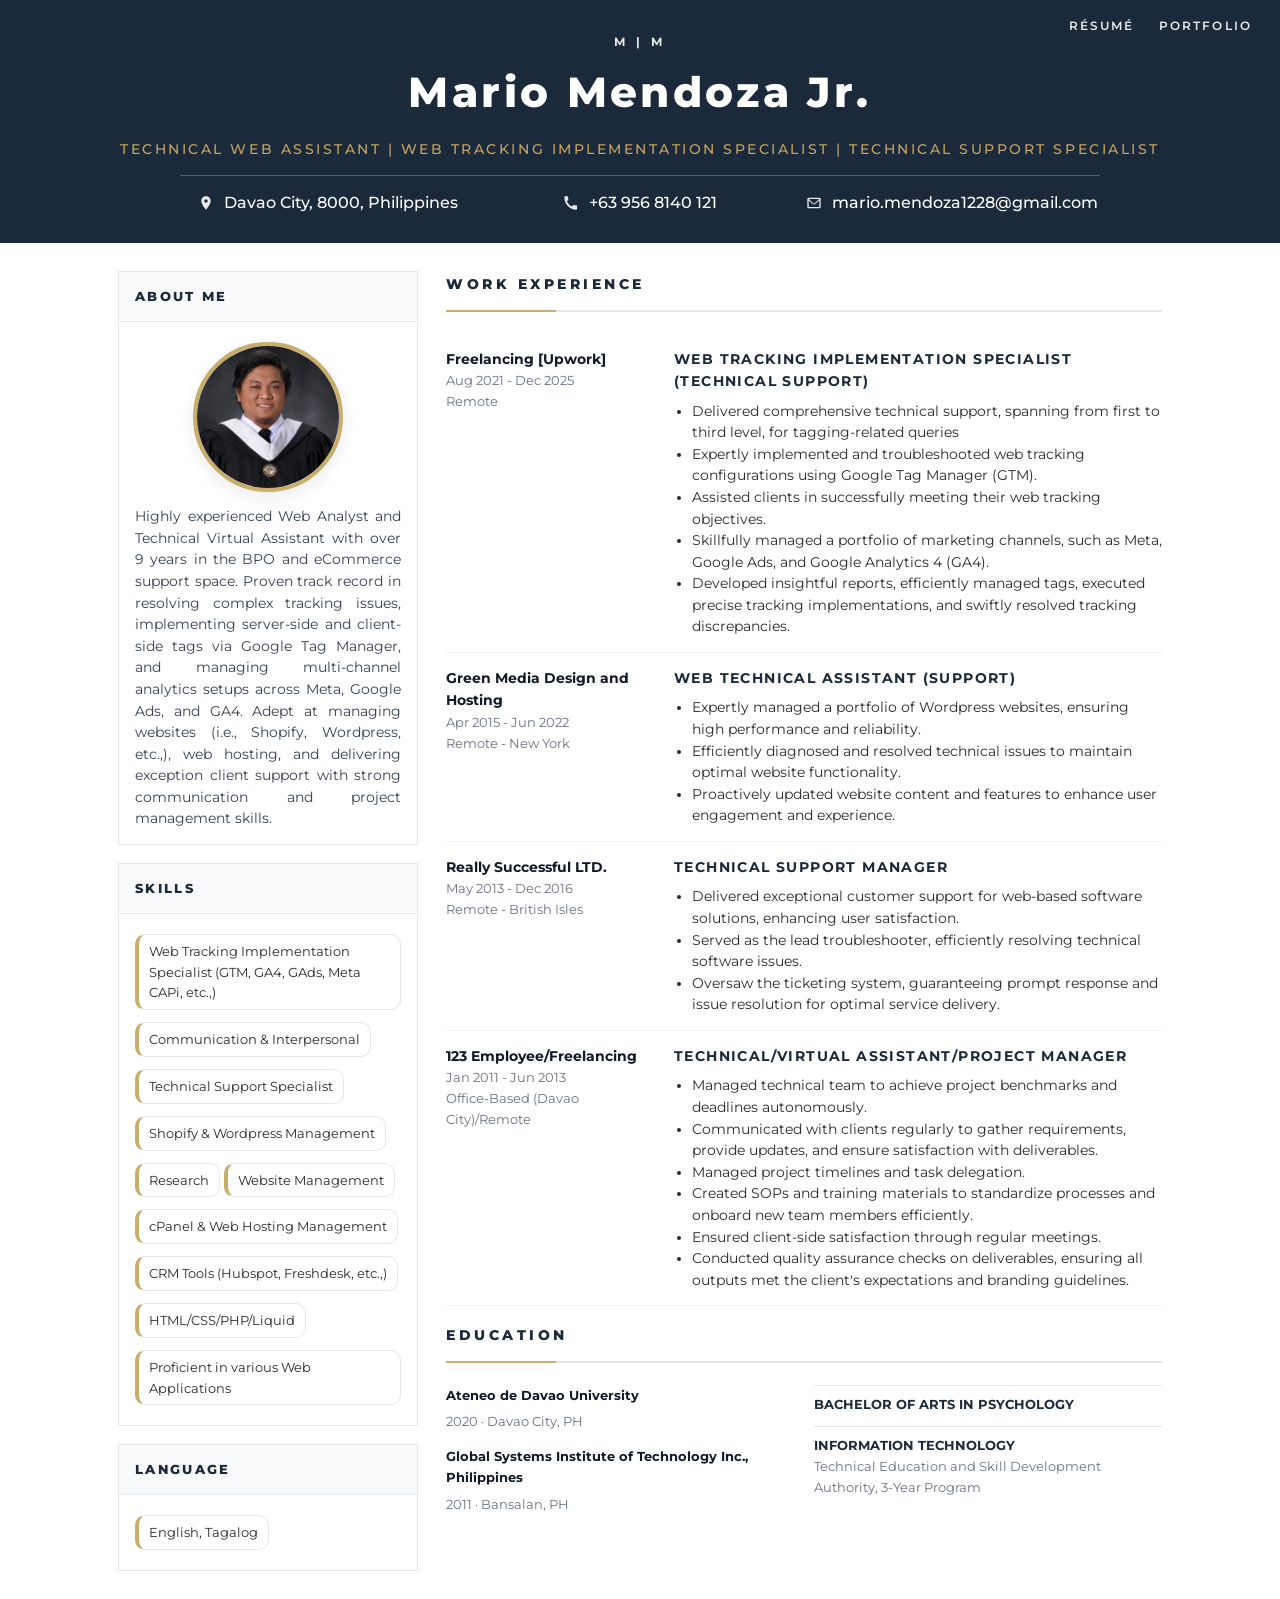
==== commit 92349506: "Update index.html" ====
--- a/index.html
+++ b/index.html
@@ -33,7 +33,7 @@
     <div class="initials">M | M</div>
     <h1>Mario Mendoza Jr.</h1>
 	<div class="web-tracking-line">
-	Web Tracking Implementation Specialist  | Technical Support
+	Technical Web Assistant | Web Tracking Implementation Specialist | Technical Support Specialist
 	</div>
     <div class="meta">
       <div class="item">
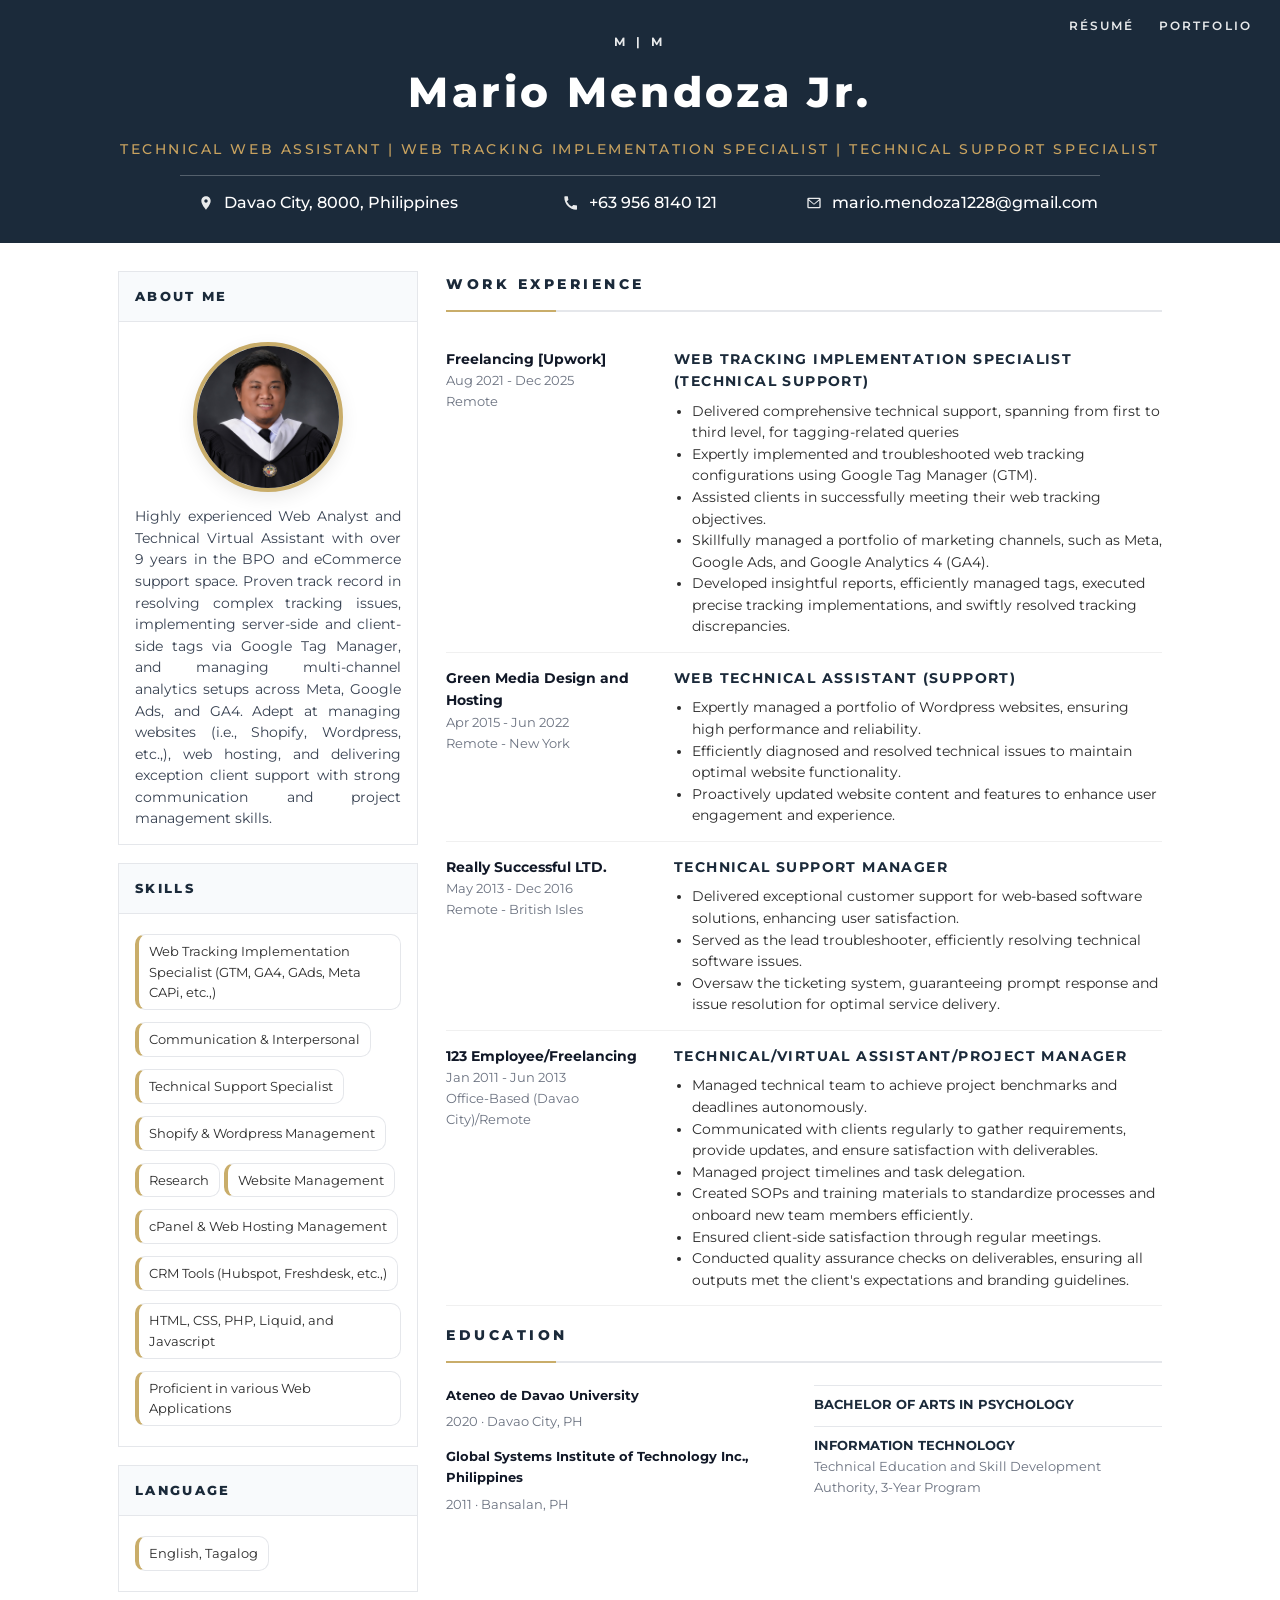
==== commit 00e2a780: "Update index.html" ====
--- a/index.html
+++ b/index.html
@@ -3,6 +3,7 @@
 <head>
 
   <meta charset="UTF-8" />
+  <meta name="robots" content="noindex, nofollow">
   <meta name="viewport" content="width=device-width, initial-scale=1" />
   <title>Mario Mendoza Jr. | Résumé</title>
   <link rel="preconnect" href="https://fonts.googleapis.com">
@@ -27,7 +28,7 @@
 <!-- End Google Tag Manager (noscript) -->
   <header class="header">
   <nav class="top-nav">
-  <a href="index.html" class="nav-link">Résumé</a>
+  <a href="/" class="nav-link">Résumé</a>
   <a href="portfolio.html" class="nav-link">Portfolio</a>
 </nav>
     <div class="initials">M | M</div>
@@ -82,7 +83,7 @@
             <div class="pill">Website Management</div>
             <div class="pill">cPanel & Web Hosting Management</div>
             <div class="pill">CRM Tools (Hubspot, Freshdesk, etc.,)</div>
-			<div class="pill">HTML/CSS/PHP/Liquid</div>
+			<div class="pill">HTML, CSS, PHP, Liquid, and Javascript</div>
 			<div class="pill">Proficient in various Web Applications</div>
           </div>
         </section>
